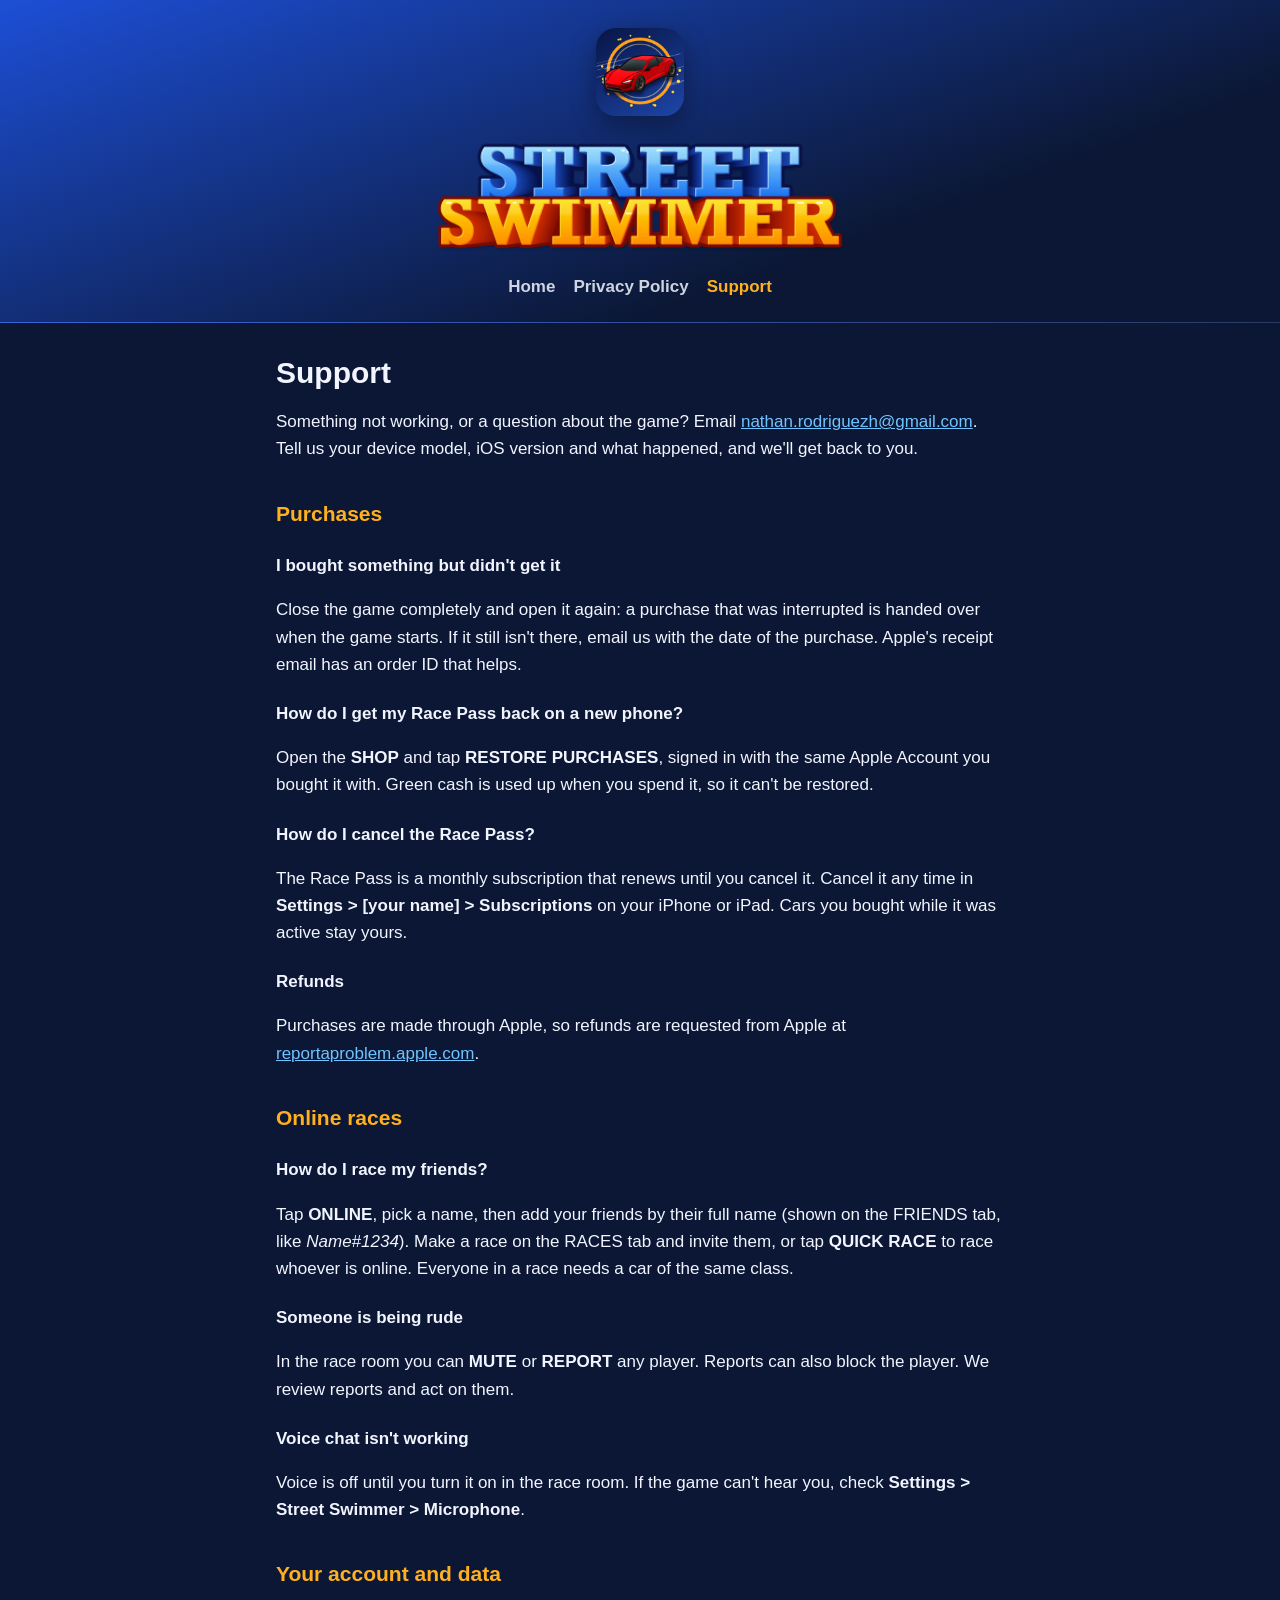
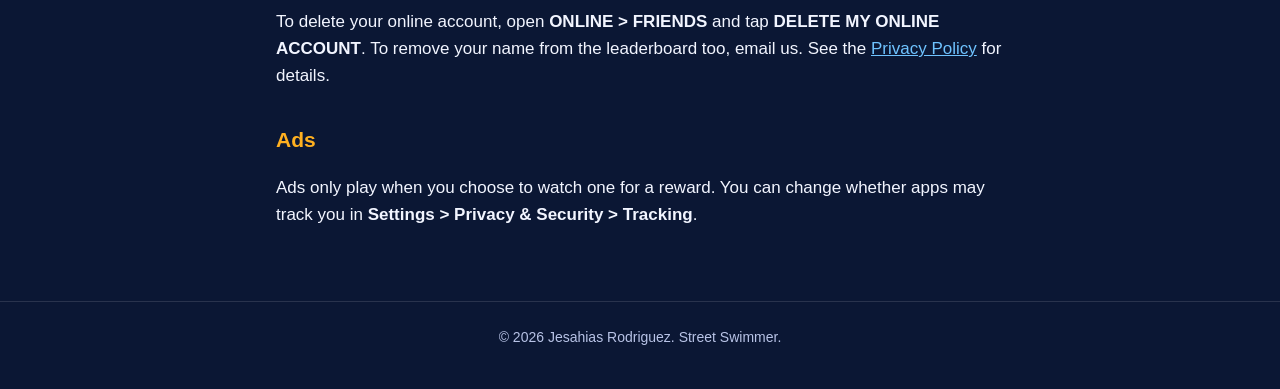
==== support.html @ 0bc85243 "Street Swimmer website: home, privacy policy and support pages Co-Authored-By: Claude Opus 5.5 <nore" ====
<!doctype html>
<html lang="en">
<head>
<meta charset="utf-8">
<meta name="viewport" content="width=device-width, initial-scale=1">
<title>Support - Street Swimmer</title>
<meta name="description" content="Help with the Street Swimmer racing game: purchases, online races, chat, accounts and contact.">
<link rel="icon" href="icon.png">
<link rel="stylesheet" href="style.css">
</head>
<body>
<header>
  <img class="icon" src="icon.png" alt="Street Swimmer app icon">
  <img class="logo" src="logo.png" alt="Street Swimmer">
  <nav>
    <a href="./">Home</a>
    <a href="privacy.html">Privacy Policy</a>
    <a href="support.html" aria-current="page">Support</a>
  </nav>
</header>
<main>
  <h1>Support</h1>
  <p>Something not working, or a question about the game? Email <a href="mailto:nathan.rodriguezh@gmail.com?subject=Street%20Swimmer%20support">nathan.rodriguezh@gmail.com</a>. Tell us your device model, iOS version and what happened, and we'll get back to you.</p>

  <h2>Purchases</h2>
  <h3>I bought something but didn't get it</h3>
  <p>Close the game completely and open it again: a purchase that was interrupted is handed over when the game starts. If it still isn't there, email us with the date of the purchase. Apple's receipt email has an order ID that helps.</p>
  <h3>How do I get my Race Pass back on a new phone?</h3>
  <p>Open the <strong>SHOP</strong> and tap <strong>RESTORE PURCHASES</strong>, signed in with the same Apple Account you bought it with. Green cash is used up when you spend it, so it can't be restored.</p>
  <h3>How do I cancel the Race Pass?</h3>
  <p>The Race Pass is a monthly subscription that renews until you cancel it. Cancel it any time in <strong>Settings &gt; [your name] &gt; Subscriptions</strong> on your iPhone or iPad. Cars you bought while it was active stay yours.</p>
  <h3>Refunds</h3>
  <p>Purchases are made through Apple, so refunds are requested from Apple at <a href="https://reportaproblem.apple.com">reportaproblem.apple.com</a>.</p>

  <h2>Online races</h2>
  <h3>How do I race my friends?</h3>
  <p>Tap <strong>ONLINE</strong>, pick a name, then add your friends by their full name (shown on the FRIENDS tab, like <em>Name#1234</em>). Make a race on the RACES tab and invite them, or tap <strong>QUICK RACE</strong> to race whoever is online. Everyone in a race needs a car of the same class.</p>
  <h3>Someone is being rude</h3>
  <p>In the race room you can <strong>MUTE</strong> or <strong>REPORT</strong> any player. Reports can also block the player. We review reports and act on them.</p>
  <h3>Voice chat isn't working</h3>
  <p>Voice is off until you turn it on in the race room. If the game can't hear you, check <strong>Settings &gt; Street Swimmer &gt; Microphone</strong>.</p>

  <h2>Your account and data</h2>
  <p>To delete your online account, open <strong>ONLINE &gt; FRIENDS</strong> and tap <strong>DELETE MY ONLINE ACCOUNT</strong>. To remove your name from the leaderboard too, email us. See the <a href="privacy.html">Privacy Policy</a> for details.</p>

  <h2>Ads</h2>
  <p>Ads only play when you choose to watch one for a reward. You can change whether apps may track you in <strong>Settings &gt; Privacy &amp; Security &gt; Tracking</strong>.</p>
</main>
<footer>&copy; 2026 Jesahias Rodriguez. Street Swimmer.</footer>
</body>
</html>
---- style.css ----
:root {
  --bg: #0b1734;
  --panel: #12224a;
  --ink: #f2f5ff;
  --soft: #b8c3e6;
  --accent: #ffb020;
  --link: #6fc3ff;
  --line: rgba(255, 255, 255, 0.12);
}

* { box-sizing: border-box; }

html { -webkit-text-size-adjust: 100%; }

body {
  margin: 0;
  background: var(--bg);
  color: var(--ink);
  font: 17px/1.6 -apple-system, BlinkMacSystemFont, "Segoe UI", Roboto, Helvetica, Arial, sans-serif;
}

a { color: var(--link); }

header {
  background: linear-gradient(160deg, #1d4fd6 0%, #0b1734 70%);
  padding: 28px 16px 22px;
  text-align: center;
  border-bottom: 1px solid var(--line);
}

header img.icon { width: 88px; height: 88px; border-radius: 20px; box-shadow: 0 8px 24px rgba(0, 0, 0, 0.35); }
header img.logo { display: block; width: min(420px, 90%); margin: 14px auto 0; }

nav { margin-top: 14px; display: flex; gap: 18px; justify-content: center; flex-wrap: wrap; }
nav a { color: var(--ink); text-decoration: none; font-weight: 600; opacity: 0.85; }
nav a[aria-current="page"] { color: var(--accent); opacity: 1; }

main { max-width: 760px; margin: 0 auto; padding: 24px 16px 56px; }

h1 { font-size: 30px; line-height: 1.2; margin: 8px 0 4px; }
h2 { font-size: 21px; margin: 34px 0 8px; color: var(--accent); }
h3 { font-size: 17px; margin: 22px 0 6px; }
p.updated { color: var(--soft); margin-top: 0; }

ul { padding-left: 22px; }
li { margin: 4px 0; }

.card {
  background: var(--panel);
  border: 1px solid var(--line);
  border-radius: 14px;
  padding: 16px 18px;
  margin: 16px 0;
}

table { width: 100%; border-collapse: collapse; font-size: 15px; margin: 10px 0; }
th, td { text-align: left; vertical-align: top; padding: 8px 10px; border-bottom: 1px solid var(--line); }
th { color: var(--soft); font-weight: 600; }

.table-wrap { overflow-x: auto; }

footer { text-align: center; color: var(--soft); font-size: 14px; padding: 24px 16px 40px; border-top: 1px solid var(--line); }
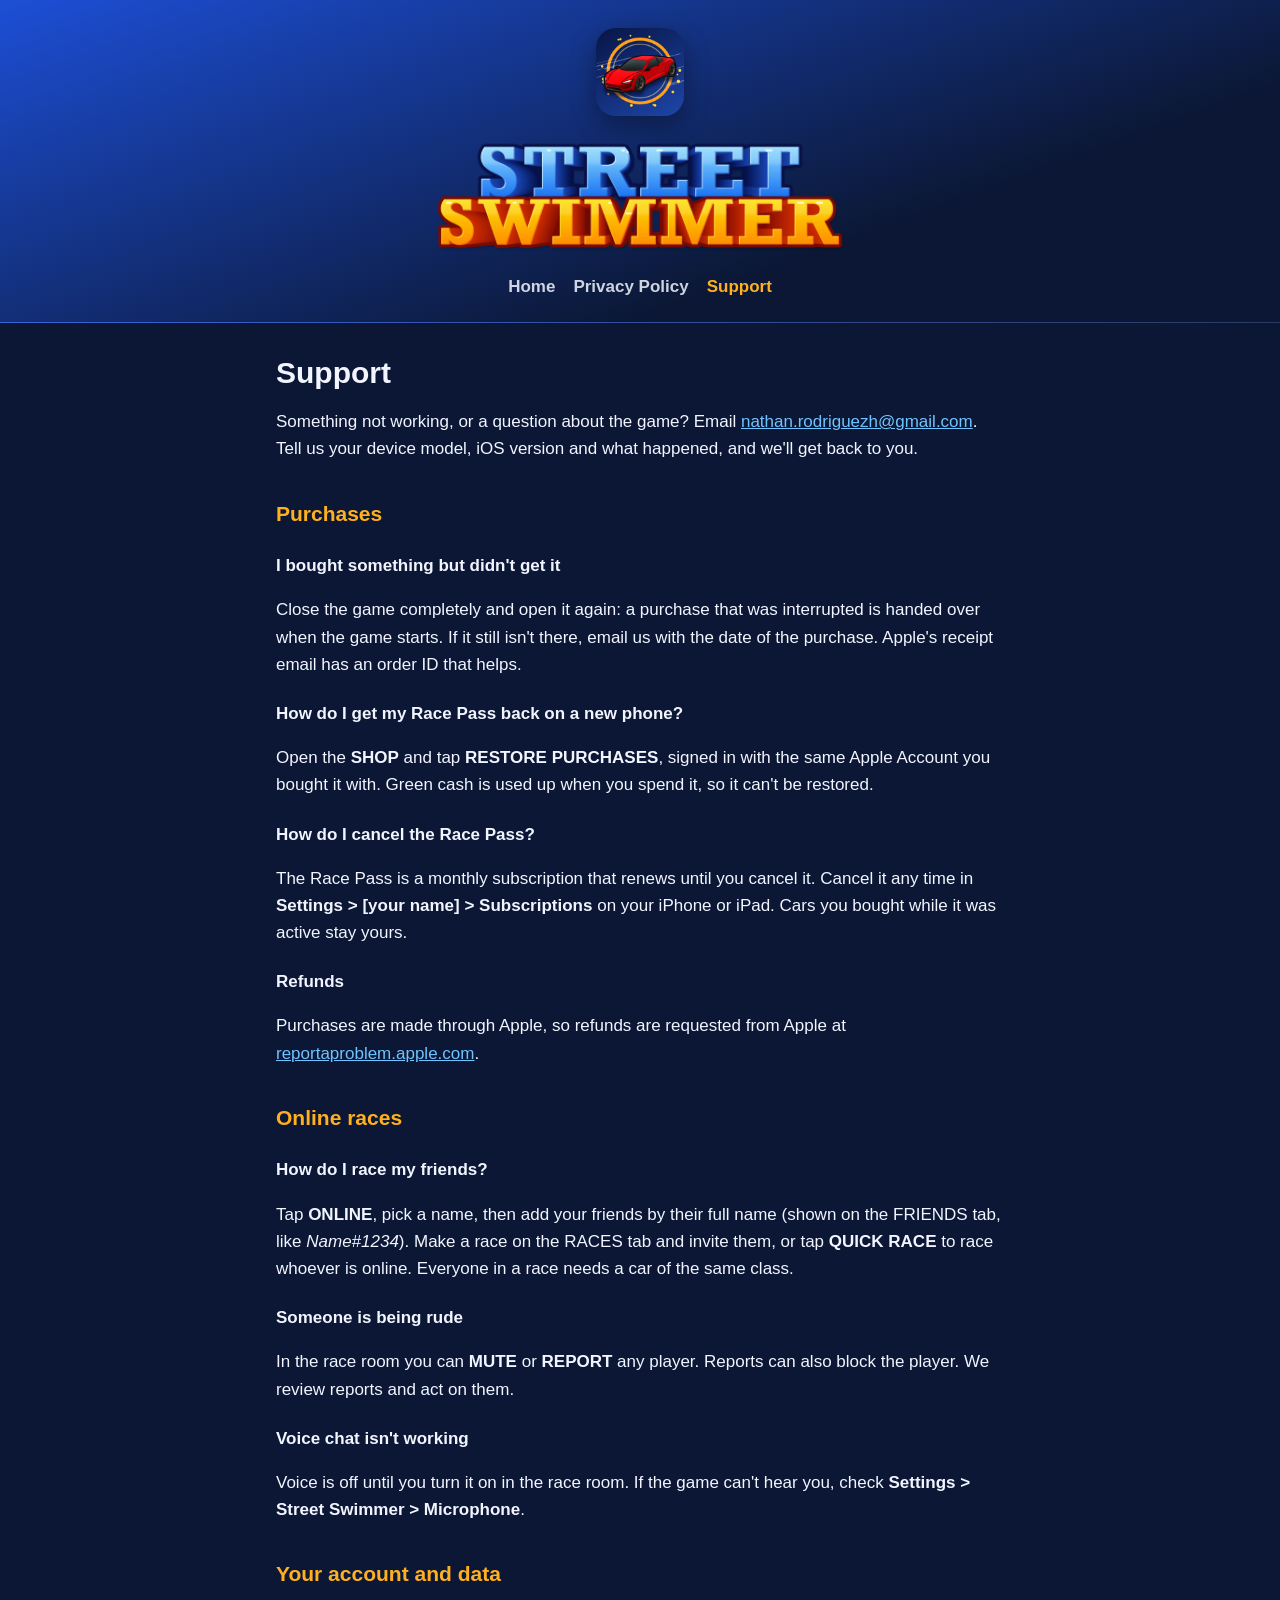
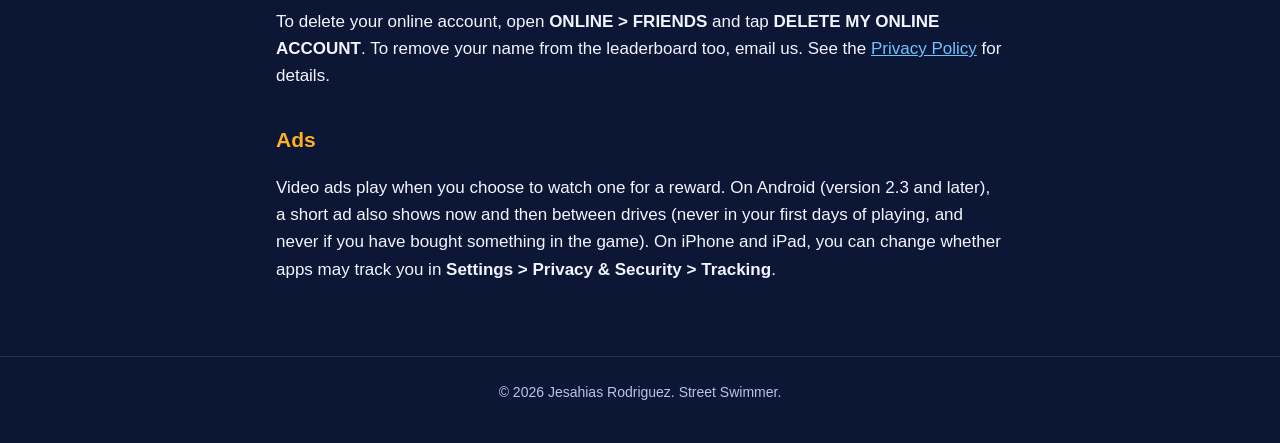
==== commit 87b65c6f: "Privacy policy and support: short ads between drives on Android 2.3 (LevelPlay), ad earnings to Tenj" ====
--- a/support.html
+++ b/support.html
@@ -44,7 +44,7 @@
   <p>To delete your online account, open <strong>ONLINE &gt; FRIENDS</strong> and tap <strong>DELETE MY ONLINE ACCOUNT</strong>. To remove your name from the leaderboard too, email us. See the <a href="privacy.html">Privacy Policy</a> for details.</p>
 
   <h2>Ads</h2>
-  <p>Ads only play when you choose to watch one for a reward. You can change whether apps may track you in <strong>Settings &gt; Privacy &amp; Security &gt; Tracking</strong>.</p>
+  <p>Video ads play when you choose to watch one for a reward. On Android (version 2.3 and later), a short ad also shows now and then between drives (never in your first days of playing, and never if you have bought something in the game). On iPhone and iPad, you can change whether apps may track you in <strong>Settings &gt; Privacy &amp; Security &gt; Tracking</strong>.</p>
 </main>
 <footer>&copy; 2026 Jesahias Rodriguez. Street Swimmer.</footer>
 </body>
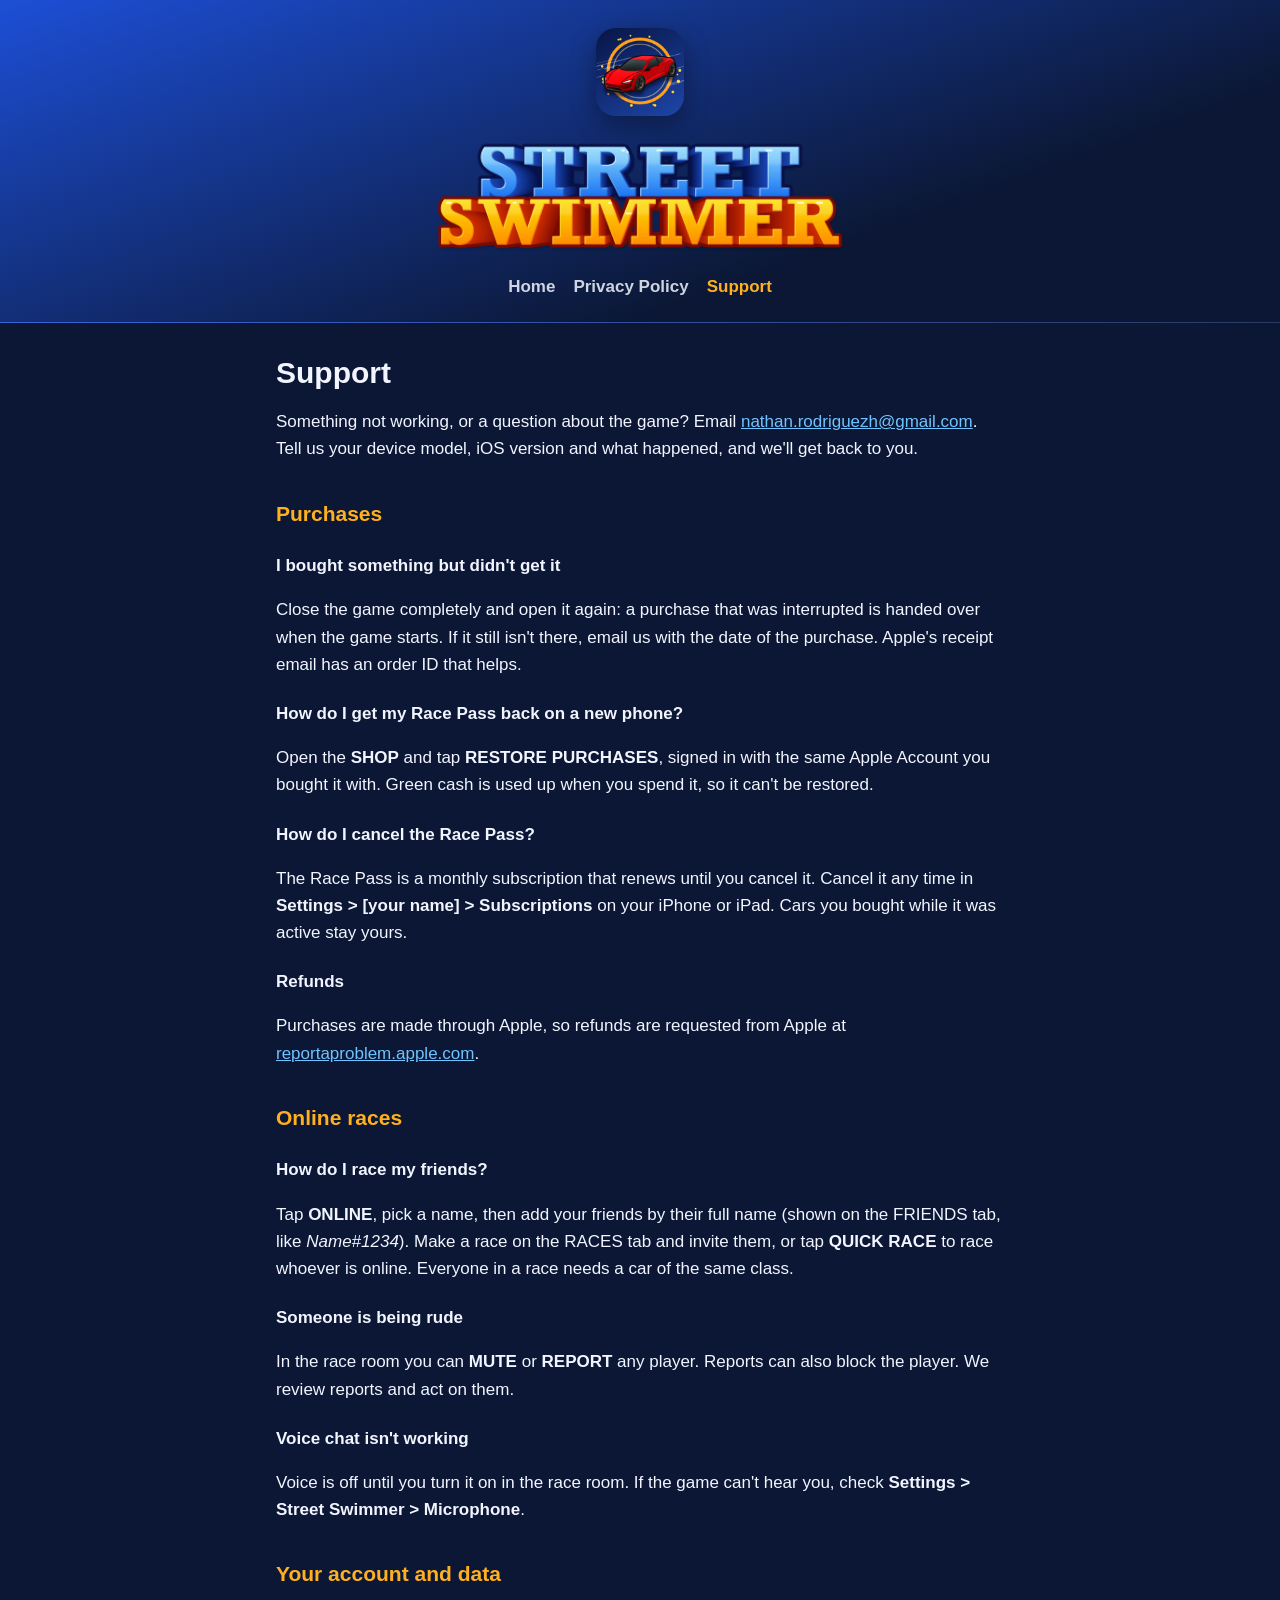
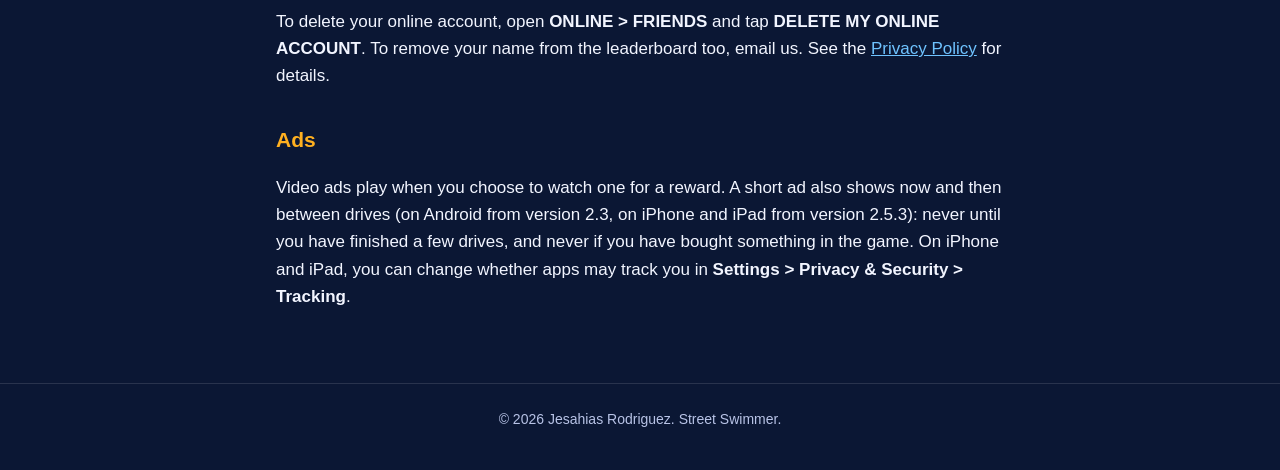
==== commit a532308b: "Privacy policy and support 2.5.3: short ads between drives on iPhone and iPad too" ====
--- a/support.html
+++ b/support.html
@@ -44,7 +44,7 @@
   <p>To delete your online account, open <strong>ONLINE &gt; FRIENDS</strong> and tap <strong>DELETE MY ONLINE ACCOUNT</strong>. To remove your name from the leaderboard too, email us. See the <a href="privacy.html">Privacy Policy</a> for details.</p>
 
   <h2>Ads</h2>
-  <p>Video ads play when you choose to watch one for a reward. On Android (version 2.3 and later), a short ad also shows now and then between drives (never in your first days of playing, and never if you have bought something in the game). On iPhone and iPad, you can change whether apps may track you in <strong>Settings &gt; Privacy &amp; Security &gt; Tracking</strong>.</p>
+  <p>Video ads play when you choose to watch one for a reward. A short ad also shows now and then between drives (on Android from version 2.3, on iPhone and iPad from version 2.5.3): never until you have finished a few drives, and never if you have bought something in the game. On iPhone and iPad, you can change whether apps may track you in <strong>Settings &gt; Privacy &amp; Security &gt; Tracking</strong>.</p>
 </main>
 <footer>&copy; 2026 Jesahias Rodriguez. Street Swimmer.</footer>
 </body>
